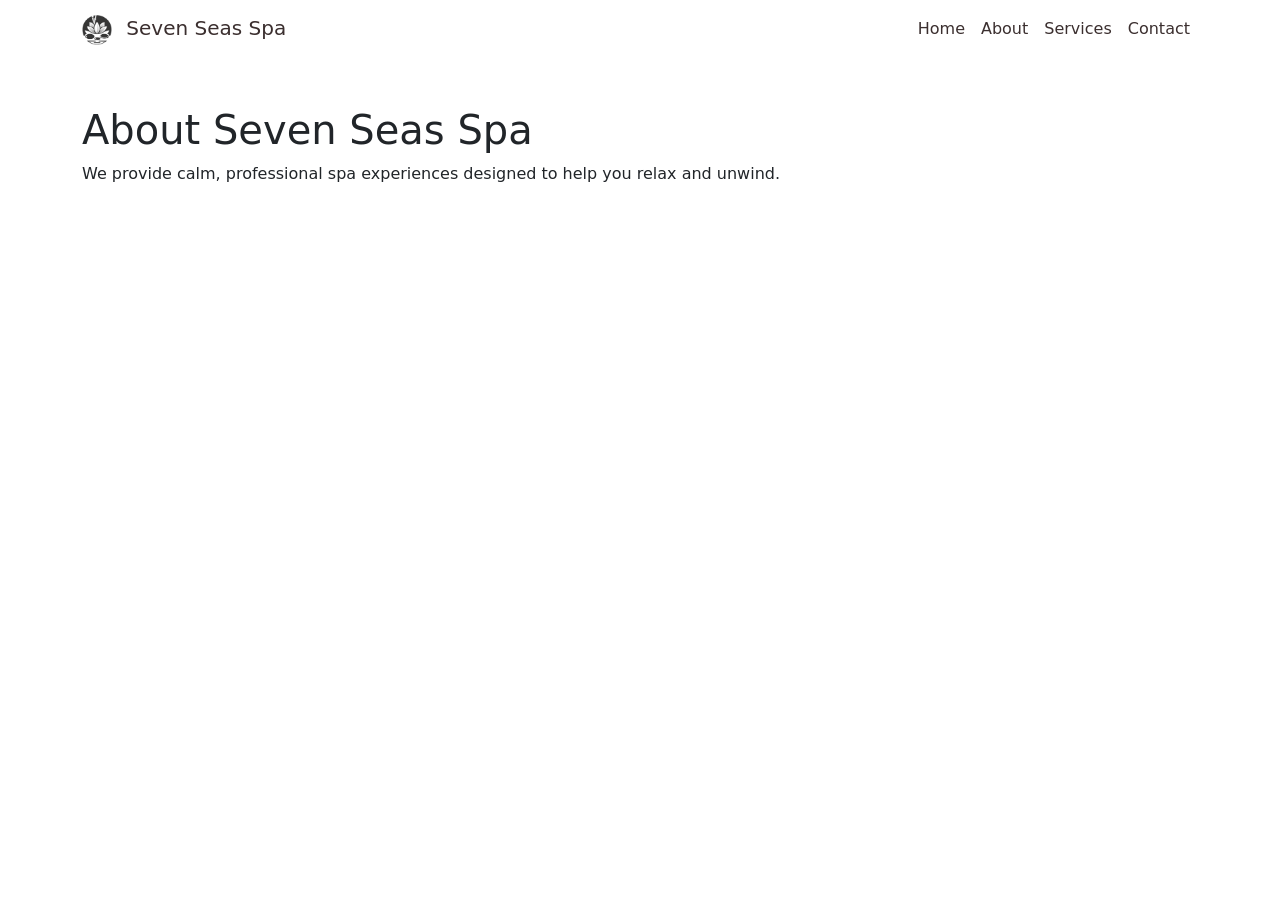
==== about.html @ 7e94897e "Create skeleton site with navbar" ====
<!DOCTYPE html>
<html lang="en">

<head>
    <meta charset="UTF-8">
    <meta name="viewport" content="width=device-width, initial-scale=1.0">
    <title>About | Seven Seas Spa</title>
    <link rel="stylesheet" href="vendor/bootstrap/bootstrap.min.css">
    <link rel="stylesheet" href="vendor/font-awesome/css/all.min.css">
    <link rel="stylesheet" href="assets/css/style.css">
</head>

<body>
    <nav class="navbar navbar-expand-lg navbar-light bg-light">
        <div class="container">
            <a class="navbar-brand" href=".">
                <img src="assets/images/seven-seas-logo.png" alt="Seven Seas Spa logo" class="navbar-logo">
                Seven Seas Spa
            </a>
            <button class="navbar-toggler" type="button" data-bs-toggle="collapse" data-bs-target="#navbarNav"
                aria-controls="navbarNav" aria-expanded="false" aria-label="Toggle navigation">
                <span class="navbar-toggler-icon"></span>
            </button>
            <div class="collapse navbar-collapse" id="navbarNav">
                <ul class="navbar-nav ms-auto">
                    <li class="nav-item">
                        <a class="nav-link" href=".">Home</a>
                    </li>
                    <li class="nav-item">
                        <a class="nav-link active" aria-current="page" href="about.html">About</a>
                    </li>
                    <li class="nav-item">
                        <a class="nav-link" href="services.html">Services</a>
                    </li>
                    <li class="nav-item">
                        <a class="nav-link" href="contact.html">Contact</a>
                    </li>
                </ul>
            </div>
        </div>
    </nav>

    <main class="container py-5">
        <h1>About Seven Seas Spa</h1>
        <p>We provide calm, professional spa experiences designed to help you relax and unwind.</p>
    </main>

    <script src="vendor/bootstrap/bootstrap.bundle.min.js"></script>
</body>

</html>
---- assets/css/style.css ----
.navbar {
  background-color: #fff !important;
}

.navbar-brand,
.navbar-nav .nav-link {
  color: #3b2f2f !important;
}

.navbar-brand .navbar-logo {
  width: 30px;
  height: 30px;
  object-fit: contain;
  margin-right: 8px;
}
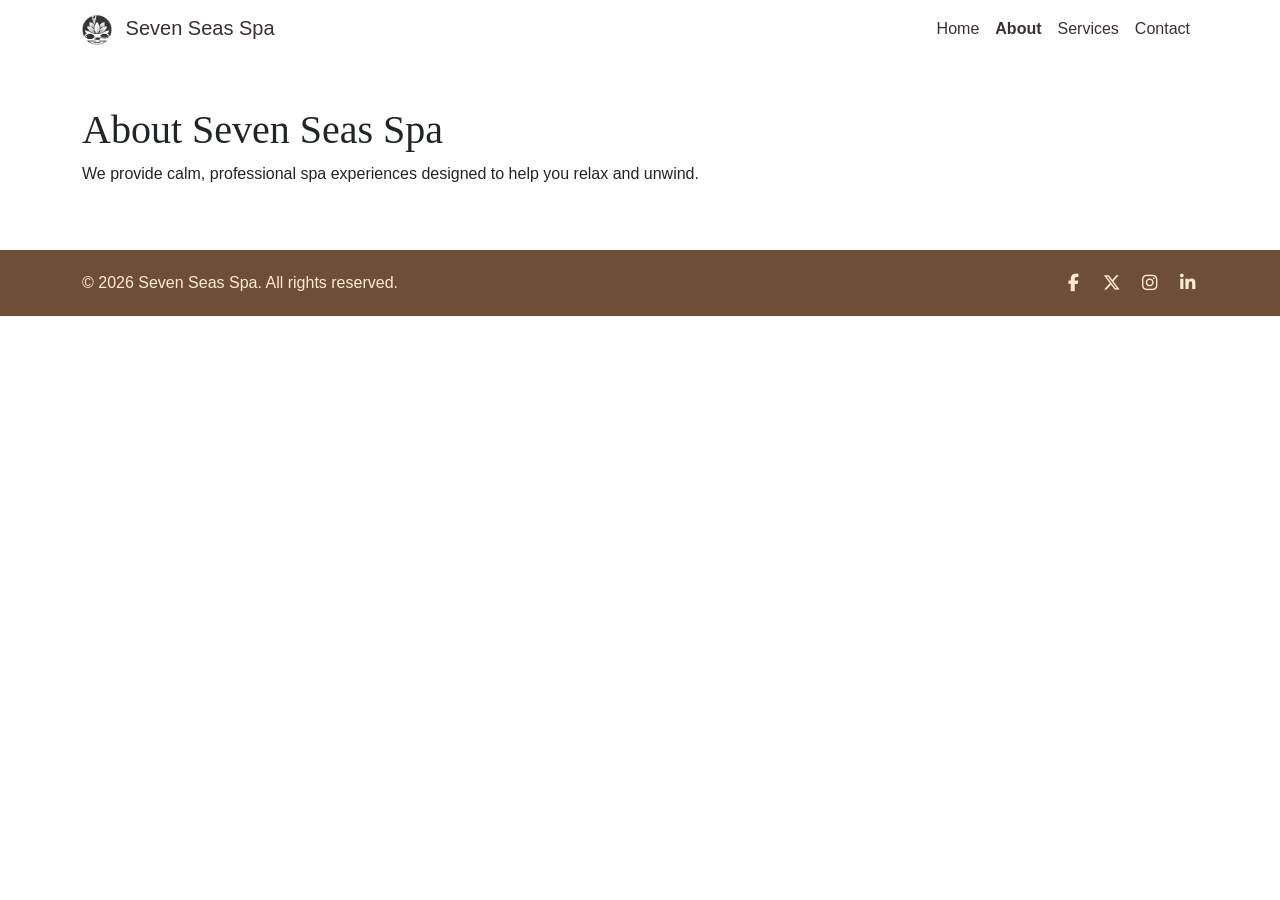
==== commit fa64976f: "Add footer" ====
--- a/about.html
+++ b/about.html
@@ -45,6 +45,26 @@
         <p>We provide calm, professional spa experiences designed to help you relax and unwind.</p>
     </main>
 
+    <footer class="site-footer">
+        <div class="container d-flex flex-column flex-md-row justify-content-between align-items-center">
+            <p class="mb-3 mb-md-0">© 2026 Seven Seas Spa. All rights reserved.</p>
+            <div class="social-links">
+                <a href="https://www.facebook.com/" target="_blank" rel="noopener noreferrer" aria-label="Facebook">
+                    <i class="fab fa-facebook-f"></i>
+                </a>
+                <a href="https://x.com/" target="_blank" rel="noopener noreferrer" aria-label="X">
+                    <i class="fab fa-x-twitter"></i>
+                </a>
+                <a href="https://www.instagram.com/" target="_blank" rel="noopener noreferrer" aria-label="Instagram">
+                    <i class="fab fa-instagram"></i>
+                </a>
+                <a href="https://www.linkedin.com/" target="_blank" rel="noopener noreferrer" aria-label="LinkedIn">
+                    <i class="fab fa-linkedin-in"></i>
+                </a>
+            </div>
+        </div>
+    </footer>
+
     <script src="vendor/bootstrap/bootstrap.bundle.min.js"></script>
 </body>
 
--- a/assets/css/style.css
+++ b/assets/css/style.css
@@ -1,3 +1,11 @@
+body {
+  font-family: Arial, sans-serif;
+}
+
+h1, h2, h3, h4, h5, h6 {
+  font-family: 'Handlee', cursive;
+}
+
 .navbar {
   background-color: #fff !important;
 }
@@ -5,6 +13,10 @@
 .navbar-brand,
 .navbar-nav .nav-link {
   color: #3b2f2f !important;
+}
+
+.navbar-nav .nav-link.active {
+  font-weight: 700;
 }
 
 .navbar-brand .navbar-logo {
@@ -13,3 +25,222 @@
   object-fit: contain;
   margin-right: 8px;
 }
+
+.hero-section {
+  position: relative;
+  min-height: 70vh;
+  overflow: hidden;
+}
+
+.hero-image {
+  width: 100%;
+  height: 70vh;
+  object-fit: cover;
+  object-position: right 10%;
+  display: block;
+}
+
+.hero-overlay {
+  position: absolute;
+  inset: 0;
+  display: flex;
+  flex-direction: column;
+  align-items: center;
+  justify-content: center;
+  text-align: center;
+  padding: 2rem;
+  color: #fff;
+  background: linear-gradient(135deg, rgba(16, 12, 10, 0.82), rgba(16, 12, 10, 0.48));
+}
+
+.hero-badge {
+  display: inline-block;
+  margin-bottom: 1rem;
+  padding: 0.4rem 0.8rem;
+  border-radius: 999px;
+  background: rgba(255, 255, 255, 0.2);
+  color: #fff;
+  font-size: 0.8rem;
+  font-weight: 600;
+  letter-spacing: 0.08em;
+  text-transform: uppercase;
+}
+
+.hero-overlay h1 {
+  color: #ffebd4;
+  font-size: clamp(2.5rem, 4vw, 3.5rem);
+  margin-bottom: 1rem;
+}
+
+.hero-overlay p {
+  color: #ffebd4;
+  font-size: 1.1rem;
+  margin-bottom: 1.5rem;
+  max-width: 560px;
+}
+
+.btn-primary {
+  background-color: #fff;
+  border-color: #fff;
+  color: #111;
+}
+
+.btn-primary:hover {
+  background-color: #f2f2f2;
+  border-color: #f2f2f2;
+  color: #111;
+}
+
+.services-section {
+  background-color: transparent;
+}
+
+.section-heading h2 {
+  color: #3b2f2f;
+  margin-bottom: 0.75rem;
+}
+
+.section-heading p {
+  max-width: 640px;
+  margin: 0 auto;
+}
+
+.service-card {
+  background-color: #fff;
+  border-radius: 12px;
+  overflow: hidden;
+  box-shadow: 0 10px 30px rgba(59, 47, 47, 0.08);
+  transition: transform 0.2s ease, box-shadow 0.2s ease;
+}
+
+.service-card:hover {
+  transform: translateY(-4px);
+  box-shadow: 0 16px 36px rgba(59, 47, 47, 0.14);
+}
+
+.service-image {
+  width: 100%;
+  height: 200px;
+  object-fit: cover;
+  display: block;
+}
+
+.service-content {
+  padding: 1.25rem 1.25rem 1.5rem;
+}
+
+.service-content h3 {
+  color: #3b2f2f;
+  font-size: 1.35rem;
+  margin-bottom: 0.5rem;
+}
+
+.service-content p {
+  color: #6b5f5f;
+  margin: 0;
+}
+
+.wellness-tips-section {
+  background-color: transparent;
+}
+
+.wellness-tips-card {
+  background: transparent;
+  border-radius: 0;
+  padding: 0;
+  box-shadow: none;
+}
+
+.wellness-tips-card h2 {
+  color: #3b2f2f;
+  margin-bottom: 0.75rem;
+}
+
+.wellness-tips-card p {
+  color: #6b5f5f;
+}
+
+.wellness-tips-list {
+  padding-left: 1.2rem;
+  margin: 0;
+  color: #3b2f2f;
+}
+
+.wellness-tips-list li {
+  margin-bottom: 0.7rem;
+  line-height: 1.6;
+}
+
+.testimonials-section {
+  background-color: transparent;
+  padding-bottom: 3rem;
+}
+
+.testimonial-slide {
+  display: flex;
+  flex-direction: column;
+  align-items: center;
+  justify-content: center;
+  text-align: center;
+  padding: 2.5rem 1.5rem 3rem;
+  color: #3b2f2f;
+}
+
+.testimonial-image {
+  width: 120px;
+  height: 120px;
+  object-fit: cover;
+  border-radius: 50%;
+  margin-bottom: 1rem;
+  border: 4px solid #fff;
+  box-shadow: 0 8px 24px rgba(59, 47, 47, 0.12);
+}
+
+.testimonial-quote {
+  font-size: 1.1rem;
+  max-width: 640px;
+  margin-bottom: 0.75rem;
+  color: #5a4a4a;
+}
+
+.testimonial-name {
+  font-weight: 700;
+  margin-bottom: 0;
+}
+
+.carousel-control-prev,
+.carousel-control-next {
+  width: 8%;
+}
+
+.carousel-control-prev-icon,
+.carousel-control-next-icon {
+  background-color: rgba(59, 47, 47, 0.7);
+  border-radius: 50%;
+  padding: 1.2rem;
+}
+
+.site-footer {
+  background-color: #6f4e37;
+  color: #ffebd4;
+  padding: 1.25rem 0;
+}
+
+.site-footer p {
+  margin-bottom: 0;
+}
+
+.social-links {
+  display: flex;
+  gap: 1rem;
+}
+
+.social-links a {
+  color: #ffebd4;
+  font-size: 1.1rem;
+  transition: opacity 0.2s ease;
+}
+
+.social-links a:hover {
+  opacity: 0.8;
+}
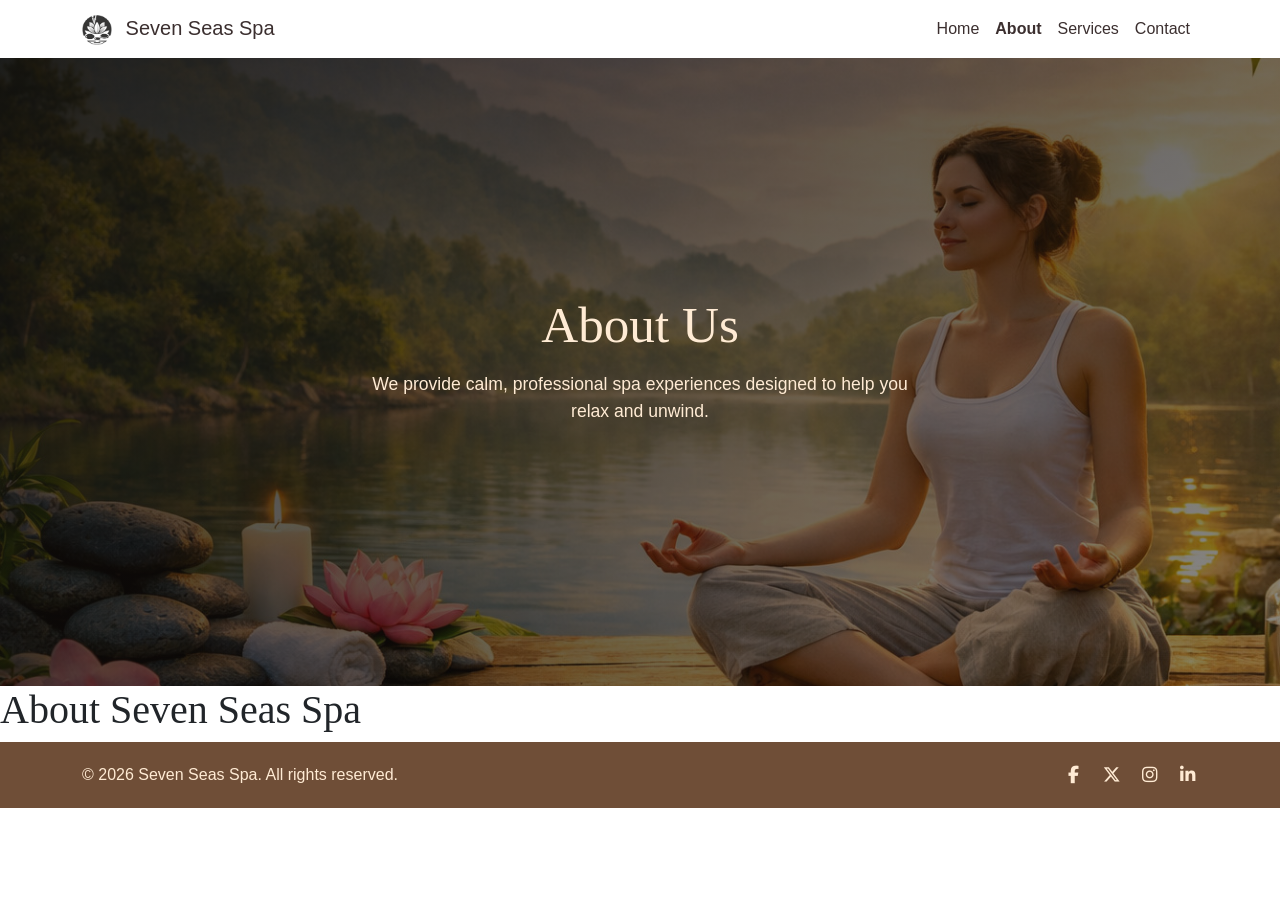
==== commit fc703b0f: "Finish contact page and add thank you page" ====
--- a/about.html
+++ b/about.html
@@ -11,7 +11,7 @@
 </head>
 
 <body>
-    <nav class="navbar navbar-expand-lg navbar-light bg-light">
+    <nav class="navbar navbar-expand-lg navbar-light bg-light fixed-top">
         <div class="container">
             <a class="navbar-brand" href=".">
                 <img src="assets/images/seven-seas-logo.png" alt="Seven Seas Spa logo" class="navbar-logo">
@@ -40,9 +40,15 @@
         </div>
     </nav>
 
-    <main class="container py-5">
+    <main>
+        <section class="hero-section">
+            <div class="hero-overlay">
+                <h1>About Us</h1>
+                <p>We provide calm, professional spa experiences designed to help you relax and unwind.</p>
+            </div>
+        </section>
+
         <h1>About Seven Seas Spa</h1>
-        <p>We provide calm, professional spa experiences designed to help you relax and unwind.</p>
     </main>
 
     <footer class="site-footer">
--- a/assets/css/style.css
+++ b/assets/css/style.css
@@ -1,5 +1,6 @@
 body {
   font-family: Arial, sans-serif;
+  padding-top: 56px;
 }
 
 h1, h2, h3, h4, h5, h6 {
@@ -30,14 +31,9 @@
   position: relative;
   min-height: 70vh;
   overflow: hidden;
-}
-
-.hero-image {
-  width: 100%;
-  height: 70vh;
-  object-fit: cover;
-  object-position: right 10%;
-  display: block;
+  background-image: url('../images/hero.jpg');
+  background-size: cover;
+  background-position: right 10%;
 }
 
 .hero-overlay {
@@ -80,12 +76,26 @@
 }
 
 .btn-primary {
+  background-color: #6f4e37;
+  border-color: #6f4e37;
+  color: #ffebd4;
+}
+
+.btn-primary:hover,
+.btn-primary:focus,
+.btn-primary:active {
+  background-color: #5f3f2b;
+  border-color: #5f3f2b;
+  color: #ffebd4;
+}
+
+#hero-cta {
   background-color: #fff;
   border-color: #fff;
   color: #111;
 }
 
-.btn-primary:hover {
+#hero-cta:hover {
   background-color: #f2f2f2;
   border-color: #f2f2f2;
   color: #111;
@@ -173,7 +183,6 @@
 
 .testimonials-section {
   background-color: transparent;
-  padding-bottom: 3rem;
 }
 
 .testimonial-slide {
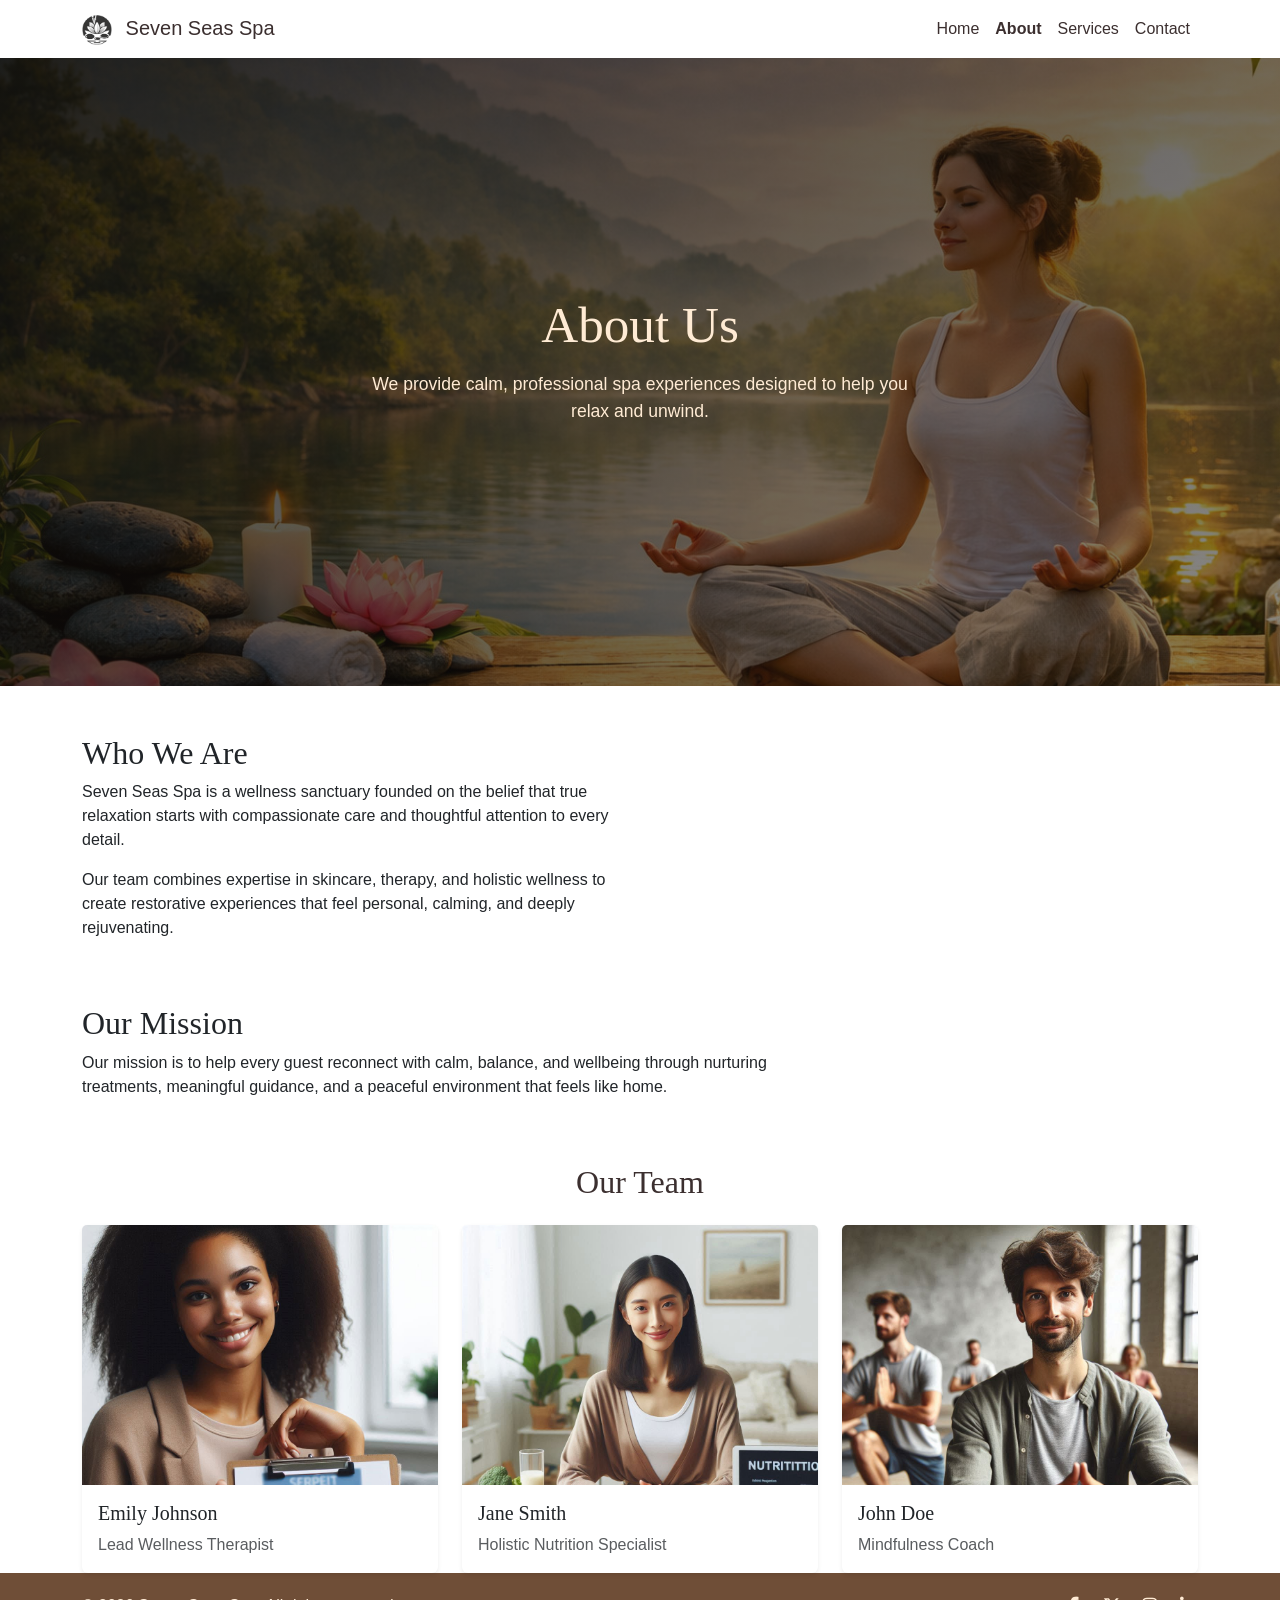
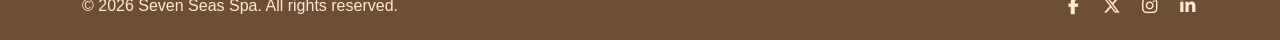
==== commit 228f2325: "Finished the about page" ====
--- a/about.html
+++ b/about.html
@@ -48,7 +48,65 @@
             </div>
         </section>
 
-        <h1>About Seven Seas Spa</h1>
+        <section class="pt-5">
+            <div class="container">
+                <div class="row align-items-center g-5">
+                    <div class="col-lg-6">
+                        <h2>Who We Are</h2>
+                        <p>Seven Seas Spa is a wellness sanctuary founded on the belief that true relaxation starts with compassionate care and thoughtful attention to every detail.</p>
+                        <p>Our team combines expertise in skincare, therapy, and holistic wellness to create restorative experiences that feel personal, calming, and deeply rejuvenating.</p>
+                    </div>
+                </div>
+            </div>
+        </section>
+
+        <section class="pt-5">
+            <div class="container">
+                <div class="row">
+                    <div class="col-lg-8">
+                        <h2>Our Mission</h2>
+                        <p>Our mission is to help every guest reconnect with calm, balance, and wellbeing through nurturing treatments, meaningful guidance, and a peaceful environment that feels like home.</p>
+                    </div>
+                </div>
+            </div>
+        </section>
+
+        <section class="pt-5">
+            <div class="container">
+                <div class="section-heading text-center mb-4">
+                    <h2>Our Team</h2>
+                </div>
+                <div class="row g-4">
+                    <div class="col-12 col-md-4">
+                        <article class="card h-100 border-0 shadow-sm">
+                            <img src="assets/images/emily_johnson.jpg" alt="Emily Johnson" class="card-img-top team-image">
+                            <div class="card-body">
+                                <h3 class="h5">Emily Johnson</h3>
+                                <p class="text-muted mb-0">Lead Wellness Therapist</p>
+                            </div>
+                        </article>
+                    </div>
+                    <div class="col-12 col-md-4">
+                        <article class="card h-100 border-0 shadow-sm">
+                            <img src="assets/images/jane_smith.jpg" alt="Jane Smith" class="card-img-top team-image">
+                            <div class="card-body">
+                                <h3 class="h5">Jane Smith</h3>
+                                <p class="text-muted mb-0">Holistic Nutrition Specialist</p>
+                            </div>
+                        </article>
+                    </div>
+                    <div class="col-12 col-md-4">
+                        <article class="card h-100 border-0 shadow-sm">
+                            <img src="assets/images/john_doe.jpg" alt="John Doe" class="card-img-top team-image">
+                            <div class="card-body">
+                                <h3 class="h5">John Doe</h3>
+                                <p class="text-muted mb-0">Mindfulness Coach</p>
+                            </div>
+                        </article>
+                    </div>
+                </div>
+            </div>
+        </section>
     </main>
 
     <footer class="site-footer">
--- a/assets/css/style.css
+++ b/assets/css/style.css
@@ -235,6 +235,12 @@
   padding: 1.25rem 0;
 }
 
+.team-image {
+  height: 260px;
+  object-fit: cover;
+  object-position: top center;
+}
+
 .site-footer p {
   margin-bottom: 0;
 }
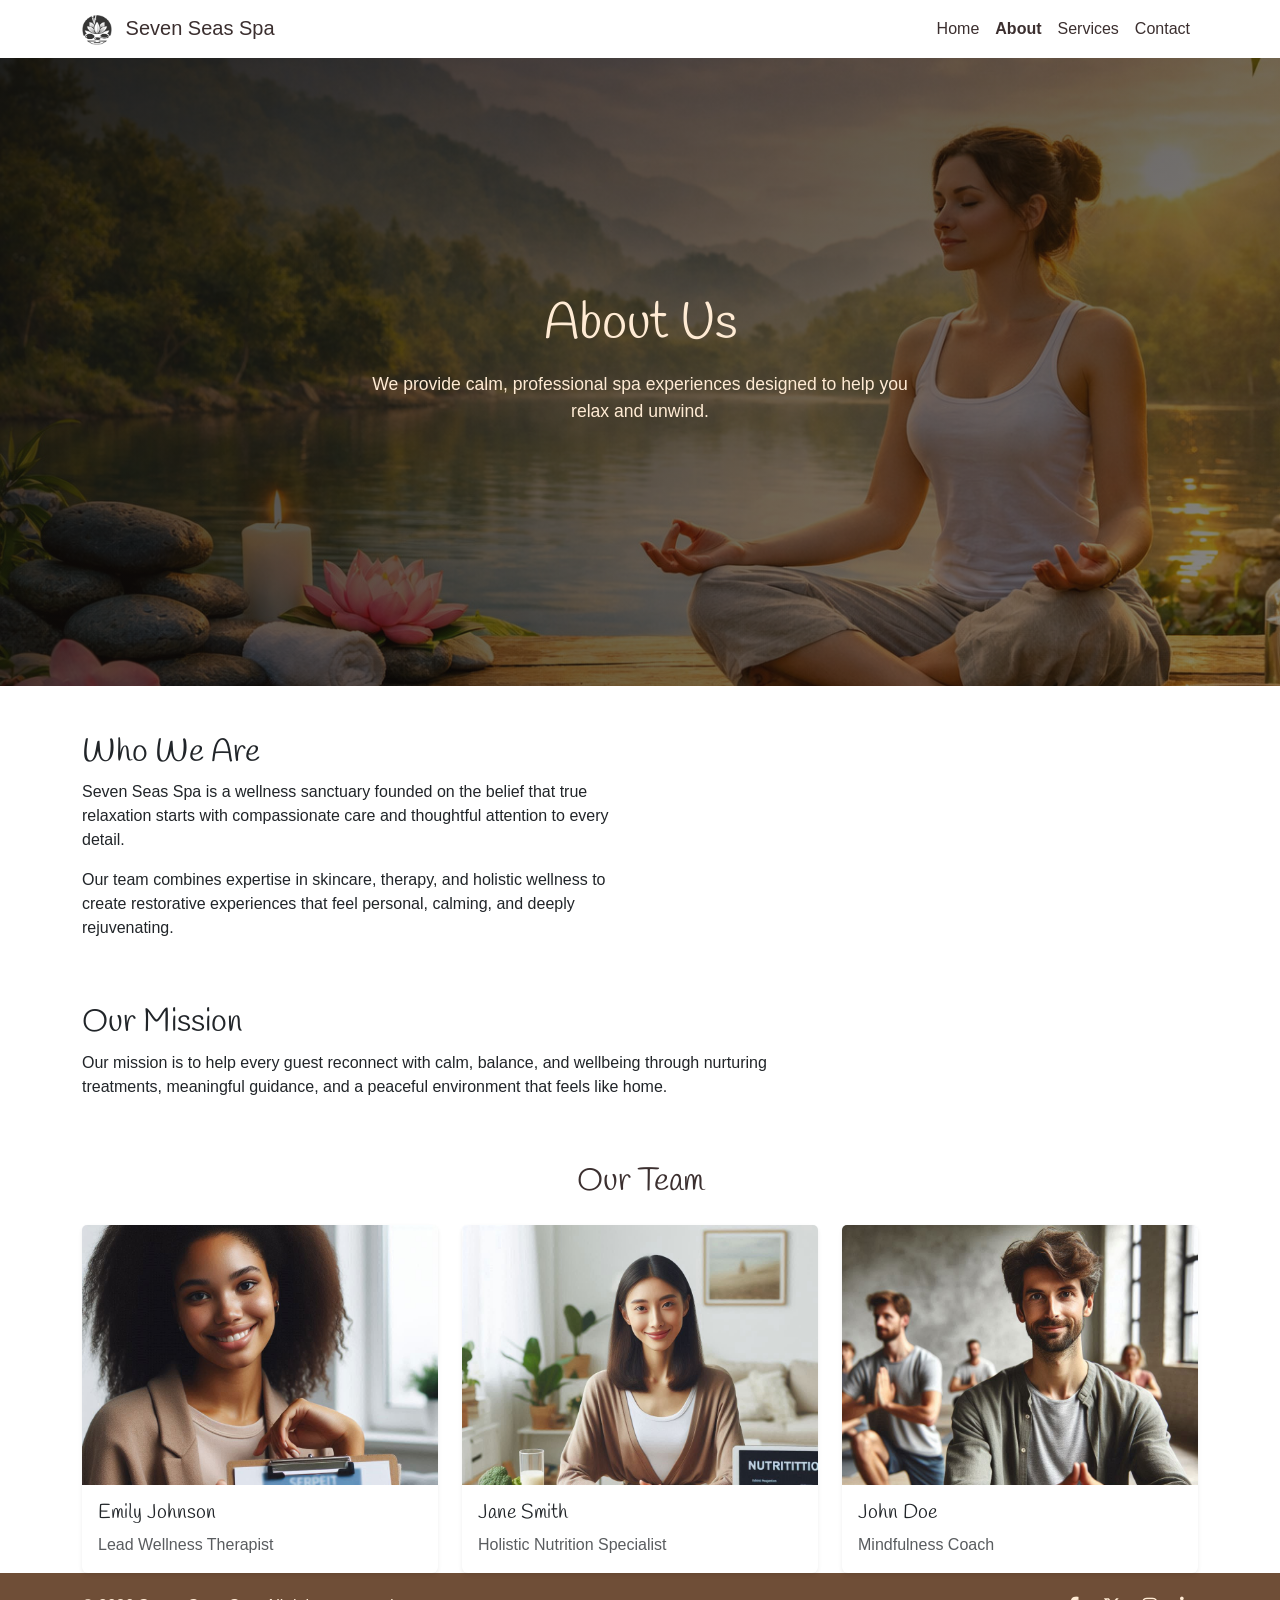
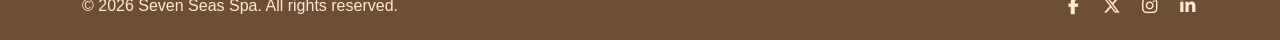
==== commit 86276e5d: "Add font link to each page" ====
--- a/about.html
+++ b/about.html
@@ -7,6 +7,8 @@
     <title>About | Seven Seas Spa</title>
     <link rel="stylesheet" href="vendor/bootstrap/bootstrap.min.css">
     <link rel="stylesheet" href="vendor/font-awesome/css/all.min.css">
+    <link rel="preconnect" href="https://fonts.bunny.net">
+    <link href="https://fonts.bunny.net/css?family=handlee:400" rel="stylesheet">
     <link rel="stylesheet" href="assets/css/style.css">
 </head>
 
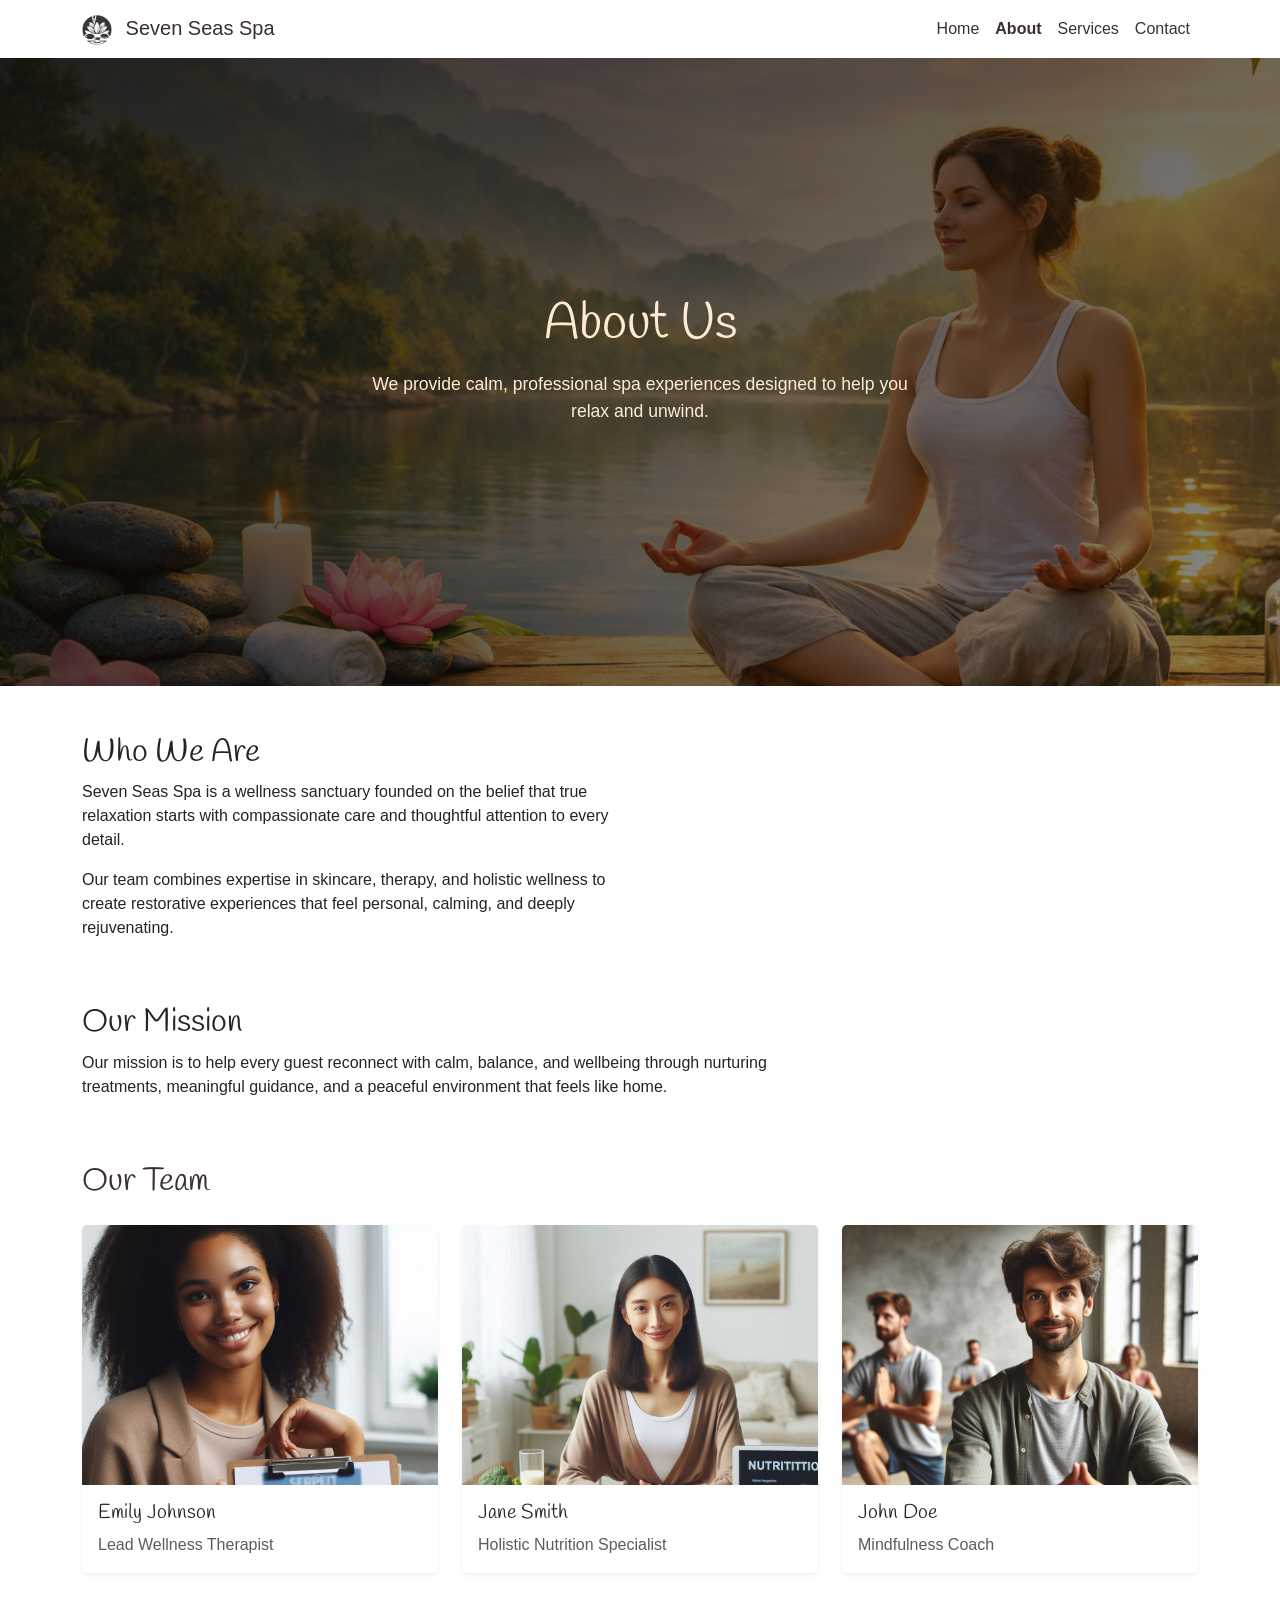
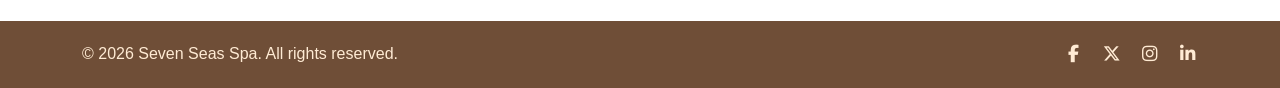
==== commit 9929cb54: "Fix misaligned heading, make space above footers consistent" ====
--- a/about.html
+++ b/about.html
@@ -42,21 +42,24 @@
         </div>
     </nav>
 
+    <header class="hero-section">
+        <div class="hero-overlay">
+            <h1>About Us</h1>
+            <p>We provide calm, professional spa experiences designed to help you relax and unwind.</p>
+        </div>
+    </header>
+
     <main>
-        <section class="hero-section">
-            <div class="hero-overlay">
-                <h1>About Us</h1>
-                <p>We provide calm, professional spa experiences designed to help you relax and unwind.</p>
-            </div>
-        </section>
 
         <section class="pt-5">
             <div class="container">
                 <div class="row align-items-center g-5">
                     <div class="col-lg-6">
                         <h2>Who We Are</h2>
-                        <p>Seven Seas Spa is a wellness sanctuary founded on the belief that true relaxation starts with compassionate care and thoughtful attention to every detail.</p>
-                        <p>Our team combines expertise in skincare, therapy, and holistic wellness to create restorative experiences that feel personal, calming, and deeply rejuvenating.</p>
+                        <p>Seven Seas Spa is a wellness sanctuary founded on the belief that true relaxation starts with
+                            compassionate care and thoughtful attention to every detail.</p>
+                        <p>Our team combines expertise in skincare, therapy, and holistic wellness to create restorative
+                            experiences that feel personal, calming, and deeply rejuvenating.</p>
                     </div>
                 </div>
             </div>
@@ -67,21 +70,24 @@
                 <div class="row">
                     <div class="col-lg-8">
                         <h2>Our Mission</h2>
-                        <p>Our mission is to help every guest reconnect with calm, balance, and wellbeing through nurturing treatments, meaningful guidance, and a peaceful environment that feels like home.</p>
+                        <p>Our mission is to help every guest reconnect with calm, balance, and wellbeing through
+                            nurturing treatments, meaningful guidance, and a peaceful environment that feels like home.
+                        </p>
                     </div>
                 </div>
             </div>
         </section>
 
-        <section class="pt-5">
+        <section class="pt-5 mb-5">
             <div class="container">
-                <div class="section-heading text-center mb-4">
+                <div class="section-heading mb-4">
                     <h2>Our Team</h2>
                 </div>
                 <div class="row g-4">
                     <div class="col-12 col-md-4">
                         <article class="card h-100 border-0 shadow-sm">
-                            <img src="assets/images/emily_johnson.jpg" alt="Emily Johnson" class="card-img-top team-image">
+                            <img src="assets/images/emily_johnson.jpg" alt="Emily Johnson"
+                                class="card-img-top team-image">
                             <div class="card-body">
                                 <h3 class="h5">Emily Johnson</h3>
                                 <p class="text-muted mb-0">Lead Wellness Therapist</p>
--- a/assets/css/style.css
+++ b/assets/css/style.css
@@ -207,7 +207,6 @@
 
 .testimonial-quote {
   font-size: 1.1rem;
-  max-width: 640px;
   margin-bottom: 0.75rem;
   color: #5a4a4a;
 }
@@ -241,6 +240,49 @@
   object-position: top center;
 }
 
+.service-detail-card {
+  background-color: #fff;
+  border-radius: 16px;
+  overflow: hidden;
+  box-shadow: 0 10px 30px rgba(59, 47, 47, 0.08);
+}
+
+.service-detail-image {
+  width: 100%;
+  height: 100%;
+  min-height: 260px;
+  object-fit: cover;
+  display: block;
+}
+
+.service-detail-content {
+  padding: 2rem;
+}
+
+.service-detail-content h2 {
+  color: #3b2f2f;
+  margin-bottom: 0.75rem;
+}
+
+.service-detail-content p {
+  color: #6b5f5f;
+  margin-bottom: 0;
+}
+
+@media (max-width: 991.98px) {
+  .service-detail-card {
+    flex-direction: column;
+  }
+
+  .service-detail-image {
+    min-height: 240px;
+  }
+
+  .service-detail-content {
+    padding: 1.5rem;
+  }
+}
+
 .site-footer p {
   margin-bottom: 0;
 }
